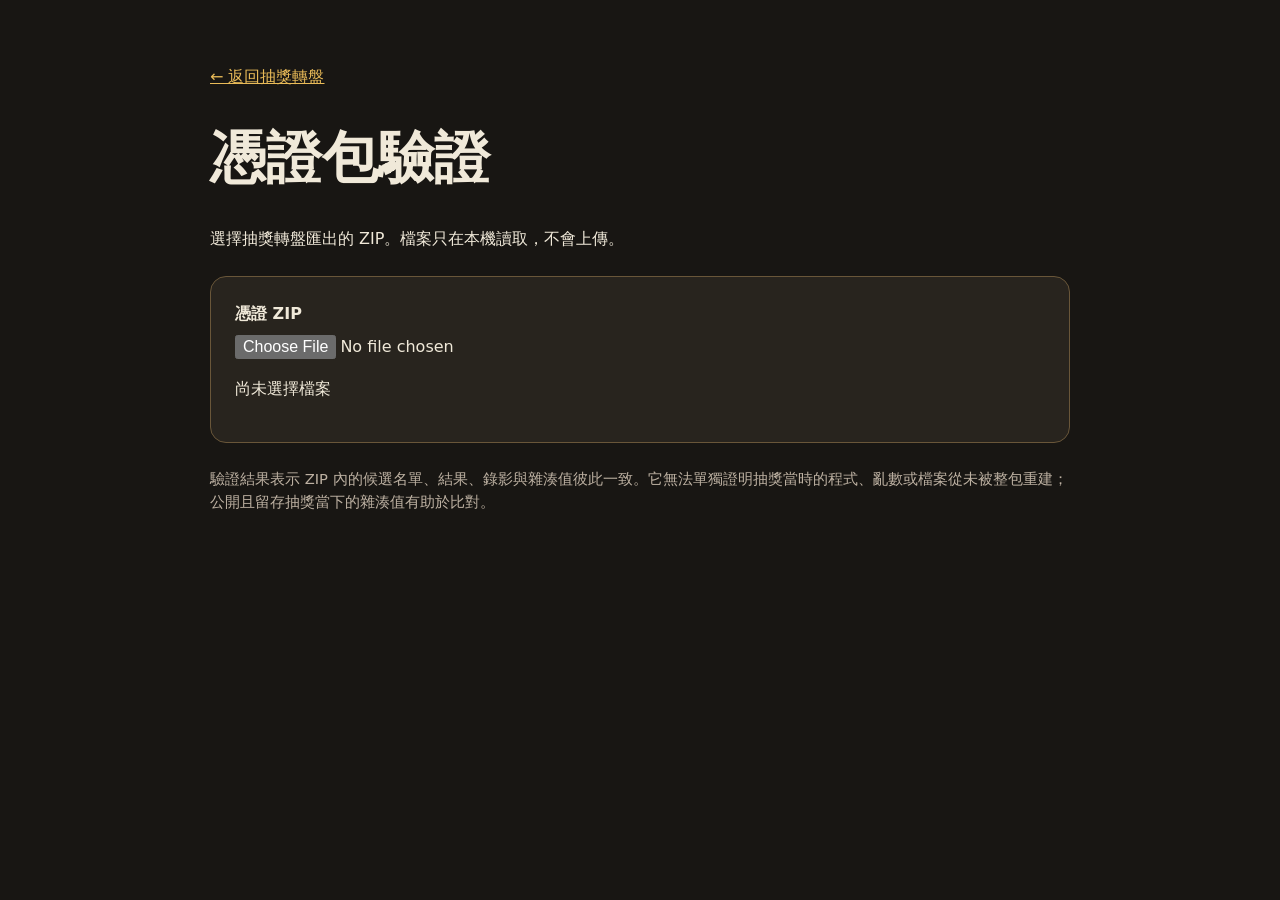
==== verify.html @ b6aadc1c "Complete raffle session and verification workflows" ====
<!doctype html>
<html lang="zh-Hant-TW">
<head>
  <meta charset="utf-8">
  <meta name="viewport" content="width=device-width, initial-scale=1">
  <meta http-equiv="Content-Security-Policy" content="default-src 'none'; script-src 'self'; style-src 'self'; img-src 'self' data:; base-uri 'none'; form-action 'none'">
  <meta name="referrer" content="no-referrer">
  <title>憑證包驗證 · 抽獎轉盤</title>
  <link rel="stylesheet" href="tokens.css">
  <link rel="stylesheet" href="verify.css">
</head>
<body>
  <main>
    <header><a href="index.html">← 返回抽獎轉盤</a><h1>憑證包驗證</h1><p>選擇抽獎轉盤匯出的 ZIP。檔案只在本機讀取，不會上傳。</p></header>
    <section class="card">
      <label for="archive">憑證 ZIP</label>
      <input id="archive" type="file" accept=".zip,application/zip">
      <p id="status" role="status" aria-live="polite">尚未選擇檔案</p>
    </section>
    <section class="card" id="result" hidden>
      <h2 id="result-title"></h2>
      <p id="summary"></p>
      <h3>檢查結果</h3><ul id="issues"></ul>
      <h3>抽獎紀錄</h3><ol id="draws"></ol>
    </section>
    <p class="note">驗證結果表示 ZIP 內的候選名單、結果、錄影與雜湊值彼此一致。它無法單獨證明抽獎當時的程式、亂數或檔案從未被整包重建；公開且留存抽獎當下的雜湊值有助於比對。</p>
  </main>
  <script src="js/util.js"></script>
  <script src="js/zip.js"></script>
  <script src="js/evidence.js"></script>
  <script src="js/eligibility.js"></script>
  <script src="js/verify.js"></script>
</body>
</html>
---- tokens.css ----
/* Hallmark · app-scope: 抽獎轉盤 (tool UI — macrostructure / nav / footer / hero skipped)
 * genre: atmospheric (dark stage for projection) · tone: festive, trustworthy
 * theme: custom "紅包" — paper oklch(16.5% 0.016 32) · accent gold oklch(82% 0.135 84) · signal red oklch(63% 0.22 27)
 * type: system CJK sans (offline-first — no web fonts at the venue) + system mono as the evidence-data register
 * axes: paper-band dark / display rounded-cjk-sans / accent warm
 */
:root {
  color-scheme: dark;

  /* Surfaces — warm near-black, lighter = higher */
  --color-paper:   oklch(16.5% 0.016 32);
  --color-paper-1: oklch(18.5% 0.017 32);
  --color-paper-2: oklch(20% 0.018 32);
  --color-paper-3: oklch(24.5% 0.02 32);
  --color-paper-4: oklch(29% 0.022 32);
  --color-rule:    oklch(31% 0.018 32);
  --color-rule-2:  oklch(40% 0.02 32);

  /* Ink */
  --color-ink:   oklch(94% 0.012 80);
  --color-ink-2: oklch(81% 0.014 70);
  --color-ink-3: oklch(68% 0.014 60);

  /* Accent — gold, used for the primary action, focus and "current" markers only */
  --color-accent:       oklch(82% 0.135 84);
  --color-accent-hover: oklch(86% 0.12 88);
  --color-accent-press: oklch(76% 0.14 80);
  --color-accent-ink:   oklch(24% 0.04 60);
  --color-accent-deep:  oklch(31% 0.05 70);
  --color-focus:        oklch(88% 0.11 92);

  /* Signals */
  --color-rec:         oklch(63% 0.22 27);
  --color-danger:      oklch(50% 0.19 27);
  --color-danger-hover: oklch(55% 0.19 27);
  --color-danger-ink:  oklch(96% 0.012 40);
  --color-danger-text: oklch(73% 0.15 27);
  --color-ok:          oklch(78% 0.13 150);

  /* Overlay modifiers (not palette colours) */
  --color-scrim: oklch(10% 0.01 32 / 0.74);
  --shadow-pop:  0 16px 40px -16px oklch(6% 0.01 32 / 0.9);

  /* Stage — read by js/stage.js and painted onto the recorded canvas */
  --stage-bg:     oklch(15% 0.02 28);
  --stage-bloom:  oklch(33% 0.09 30);
  --stage-band:   oklch(11.5% 0.016 28);
  --stage-ink:    oklch(95% 0.012 80);
  --stage-ink-2:  oklch(81% 0.02 70);
  --stage-ink-3:  oklch(64% 0.02 50);
  --stage-accent: oklch(84% 0.14 85);
  --stage-rec:    oklch(63% 0.22 27);
  --seg-1:        oklch(55% 0.19 29);   /* 朱紅 */
  --seg-2:        oklch(94% 0.03 85);   /* 米白 */
  --seg-3:        oklch(35% 0.11 22);   /* 酒紅 */
  --seg-4:        oklch(81% 0.13 82);   /* 金 */
  --seg-ink-light: oklch(97% 0.012 85);
  --seg-ink-dark:  oklch(25% 0.05 30);
  --seg-empty:    oklch(25% 0.02 30);
  --rim:          oklch(74% 0.12 80);
  --rim-shade:    oklch(47% 0.09 60);
  --bulb-on:      oklch(97% 0.06 95);
  --bulb-off:     oklch(50% 0.07 65);
  --hub:          oklch(21% 0.03 30);
  --pointer:      oklch(87% 0.13 88);
  --pointer-edge: oklch(28% 0.07 30);

  /* Type */
  --font-body: "PingFang TC", "Noto Sans TC", "Microsoft JhengHei", "Heiti TC", sans-serif;
  --font-mono: ui-monospace, "SF Mono", Menlo, Consolas, "Liberation Mono", monospace;
  --text-xs:   0.75rem;
  --text-sm:   0.8125rem;
  --text-base: 1rem;
  --text-md:   1.25rem;
  --text-lg:   1.5625rem;

  /* Space — 4pt scale */
  --space-3xs: 0.125rem;
  --space-2xs: 0.25rem;
  --space-xs:  0.5rem;
  --space-sm:  0.75rem;
  --space-md:  1rem;
  --space-lg:  1.5rem;
  --space-xl:  2.5rem;
  --space-2xl: 4rem;

  /* Shape */
  --radius-sm:   6px;
  --radius-md:   10px;
  --radius-pill: 999px;
  --control-h:   2.5rem;
  --panel-w:     26.5rem;

  /* Motion */
  --ease-out:    cubic-bezier(0.16, 1, 0.3, 1);
  --ease-in:     cubic-bezier(0.7, 0, 0.84, 0);
  --ease-in-out: cubic-bezier(0.65, 0, 0.35, 1);
  --dur-micro: 120ms;
  --dur-short: 220ms;
  --dur-long:  420ms;

  /* Layers */
  --z-base:   1;
  --z-raised: 10;
  --z-sticky: 200;
  --z-modal:  400;
  --z-toast:  500;
}
---- verify.css ----
body{margin:0;background:#181613;color:#f0e9d9;font:16px/1.6 system-ui,sans-serif}main{max-width:860px;margin:auto;padding:clamp(20px,5vw,64px)}a{color:#e9bb58}h1{font-size:clamp(2rem,5vw,3.5rem);line-height:1.1}h2{margin-top:0}.card{background:#28241e;border:1px solid #695639;border-radius:16px;padding:24px;margin:24px 0}label{display:block;font-weight:700;margin-bottom:8px}input{max-width:100%;font:inherit}li{padding:5px 0}.ok{color:#bde2ae}.bad{color:#ffb2a9}.warn{color:#f5cf83}.note{color:#bdb1a2;font-size:.92rem}#status{min-height:1.5em}
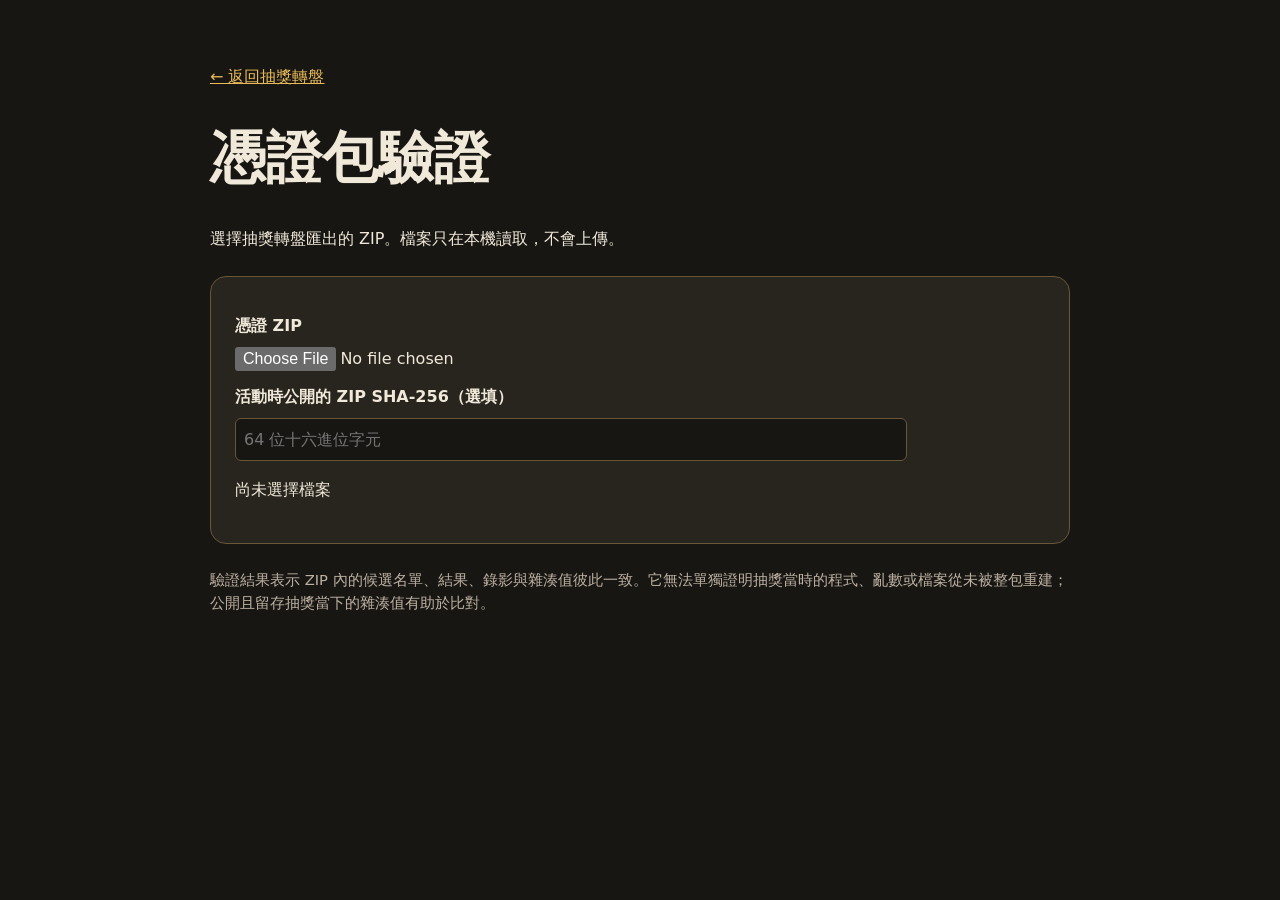
==== commit edcdc3f5: "Protect session resets and verify full archive integrity" ====
--- a/verify.html
+++ b/verify.html
@@ -15,11 +15,15 @@
     <section class="card">
       <label for="archive">憑證 ZIP</label>
       <input id="archive" type="file" accept=".zip,application/zip">
+      <label for="expected-hash">活動時公開的 ZIP SHA-256（選填）</label>
+      <input id="expected-hash" type="text" inputmode="latin" autocomplete="off" spellcheck="false" maxlength="64" placeholder="64 位十六進位字元">
       <p id="status" role="status" aria-live="polite">尚未選擇檔案</p>
     </section>
     <section class="card" id="result" hidden>
       <h2 id="result-title"></h2>
       <p id="summary"></p>
+      <p>這份 ZIP 的 SHA-256：<code id="actual-hash"></code></p>
+      <p id="hash-match" role="status"></p>
       <h3>檢查結果</h3><ul id="issues"></ul>
       <h3>抽獎紀錄</h3><ol id="draws"></ol>
     </section>
--- a/verify.css
+++ b/verify.css
@@ -1 +1 @@
-body{margin:0;background:#181613;color:#f0e9d9;font:16px/1.6 system-ui,sans-serif}main{max-width:860px;margin:auto;padding:clamp(20px,5vw,64px)}a{color:#e9bb58}h1{font-size:clamp(2rem,5vw,3.5rem);line-height:1.1}h2{margin-top:0}.card{background:#28241e;border:1px solid #695639;border-radius:16px;padding:24px;margin:24px 0}label{display:block;font-weight:700;margin-bottom:8px}input{max-width:100%;font:inherit}li{padding:5px 0}.ok{color:#bde2ae}.bad{color:#ffb2a9}.warn{color:#f5cf83}.note{color:#bdb1a2;font-size:.92rem}#status{min-height:1.5em}
+body{margin:0;background:#181613;color:#f0e9d9;font:16px/1.6 system-ui,sans-serif}main{max-width:860px;margin:auto;padding:clamp(20px,5vw,64px)}a{color:#e9bb58}h1{font-size:clamp(2rem,5vw,3.5rem);line-height:1.1}h2{margin-top:0}.card{background:#28241e;border:1px solid #695639;border-radius:16px;padding:24px;margin:24px 0}label{display:block;font-weight:700;margin:12px 0 8px}input{max-width:100%;font:inherit}input[type=text]{width:min(100%,42rem);padding:8px;background:#181613;color:#f0e9d9;border:1px solid #695639;border-radius:6px;box-sizing:border-box}code{overflow-wrap:anywhere}li{padding:5px 0}.ok{color:#bde2ae}.bad{color:#ffb2a9}.warn{color:#f5cf83}.note{color:#bdb1a2;font-size:.92rem}#status{min-height:1.5em}
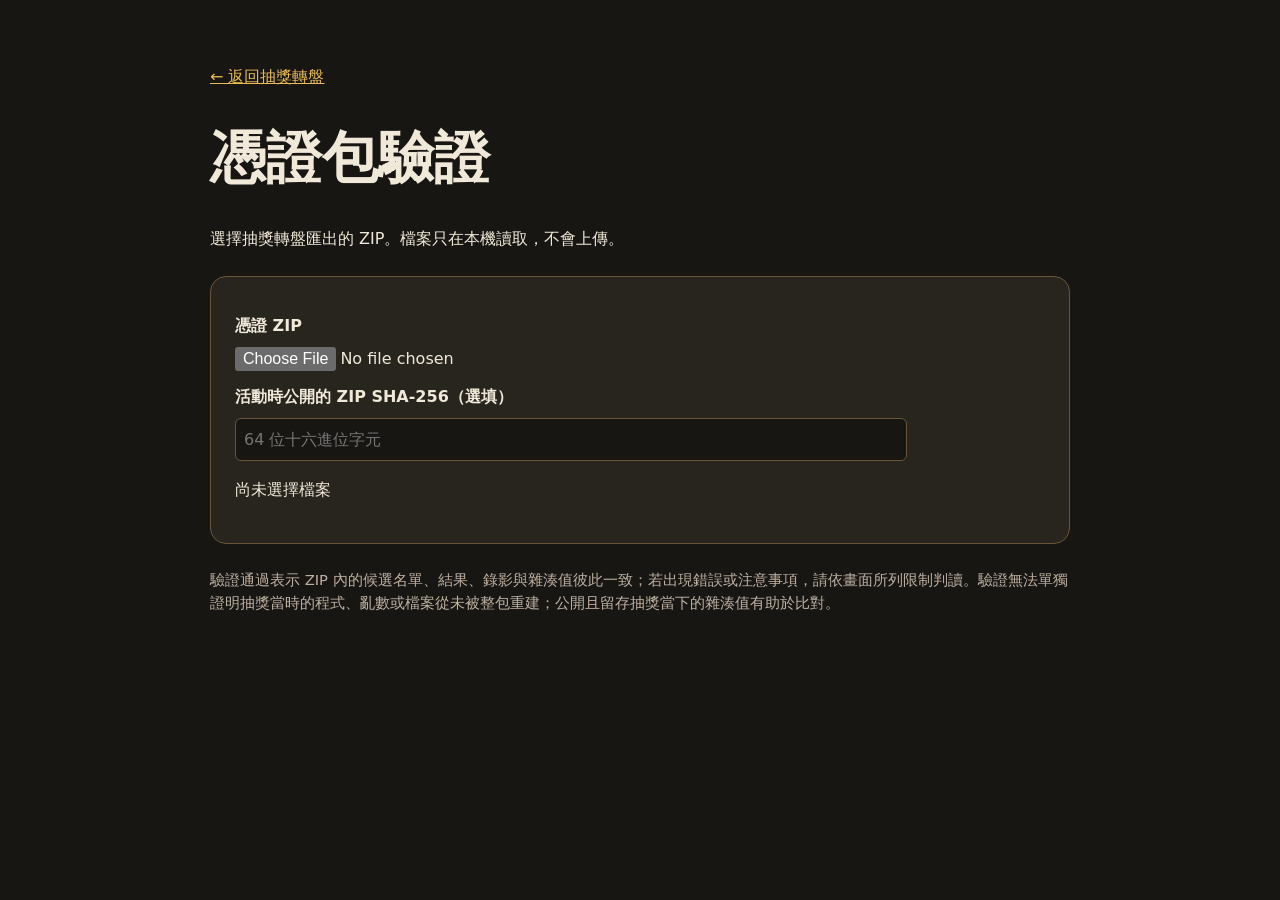
==== commit f3e611dc: "Reject incomplete current-format evidence archives" ====
--- a/verify.html
+++ b/verify.html
@@ -24,10 +24,11 @@
       <p id="summary"></p>
       <p>這份 ZIP 的 SHA-256：<code id="actual-hash"></code></p>
       <p id="hash-match" role="status"></p>
+      <button id="download-report" type="button" disabled>下載驗證報告</button>
       <h3>檢查結果</h3><ul id="issues"></ul>
       <h3>抽獎紀錄</h3><ol id="draws"></ol>
     </section>
-    <p class="note">驗證結果表示 ZIP 內的候選名單、結果、錄影與雜湊值彼此一致。它無法單獨證明抽獎當時的程式、亂數或檔案從未被整包重建；公開且留存抽獎當下的雜湊值有助於比對。</p>
+    <p class="note">驗證通過表示 ZIP 內的候選名單、結果、錄影與雜湊值彼此一致；若出現錯誤或注意事項，請依畫面所列限制判讀。驗證無法單獨證明抽獎當時的程式、亂數或檔案從未被整包重建；公開且留存抽獎當下的雜湊值有助於比對。</p>
   </main>
   <script src="js/util.js"></script>
   <script src="js/zip.js"></script>
--- a/verify.css
+++ b/verify.css
@@ -1 +1,2 @@
 body{margin:0;background:#181613;color:#f0e9d9;font:16px/1.6 system-ui,sans-serif}main{max-width:860px;margin:auto;padding:clamp(20px,5vw,64px)}a{color:#e9bb58}h1{font-size:clamp(2rem,5vw,3.5rem);line-height:1.1}h2{margin-top:0}.card{background:#28241e;border:1px solid #695639;border-radius:16px;padding:24px;margin:24px 0}label{display:block;font-weight:700;margin:12px 0 8px}input{max-width:100%;font:inherit}input[type=text]{width:min(100%,42rem);padding:8px;background:#181613;color:#f0e9d9;border:1px solid #695639;border-radius:6px;box-sizing:border-box}code{overflow-wrap:anywhere}li{padding:5px 0}.ok{color:#bde2ae}.bad{color:#ffb2a9}.warn{color:#f5cf83}.note{color:#bdb1a2;font-size:.92rem}#status{min-height:1.5em}
+#download-report{font:inherit;padding:9px 14px;border:1px solid #e9bb58;border-radius:6px;background:#e9bb58;color:#28241e;cursor:pointer}#download-report:hover:not(:disabled){background:#f5cf83}#download-report:disabled{opacity:.5;cursor:not-allowed}#download-report:focus-visible{outline:2px solid #f5cf83;outline-offset:3px}
